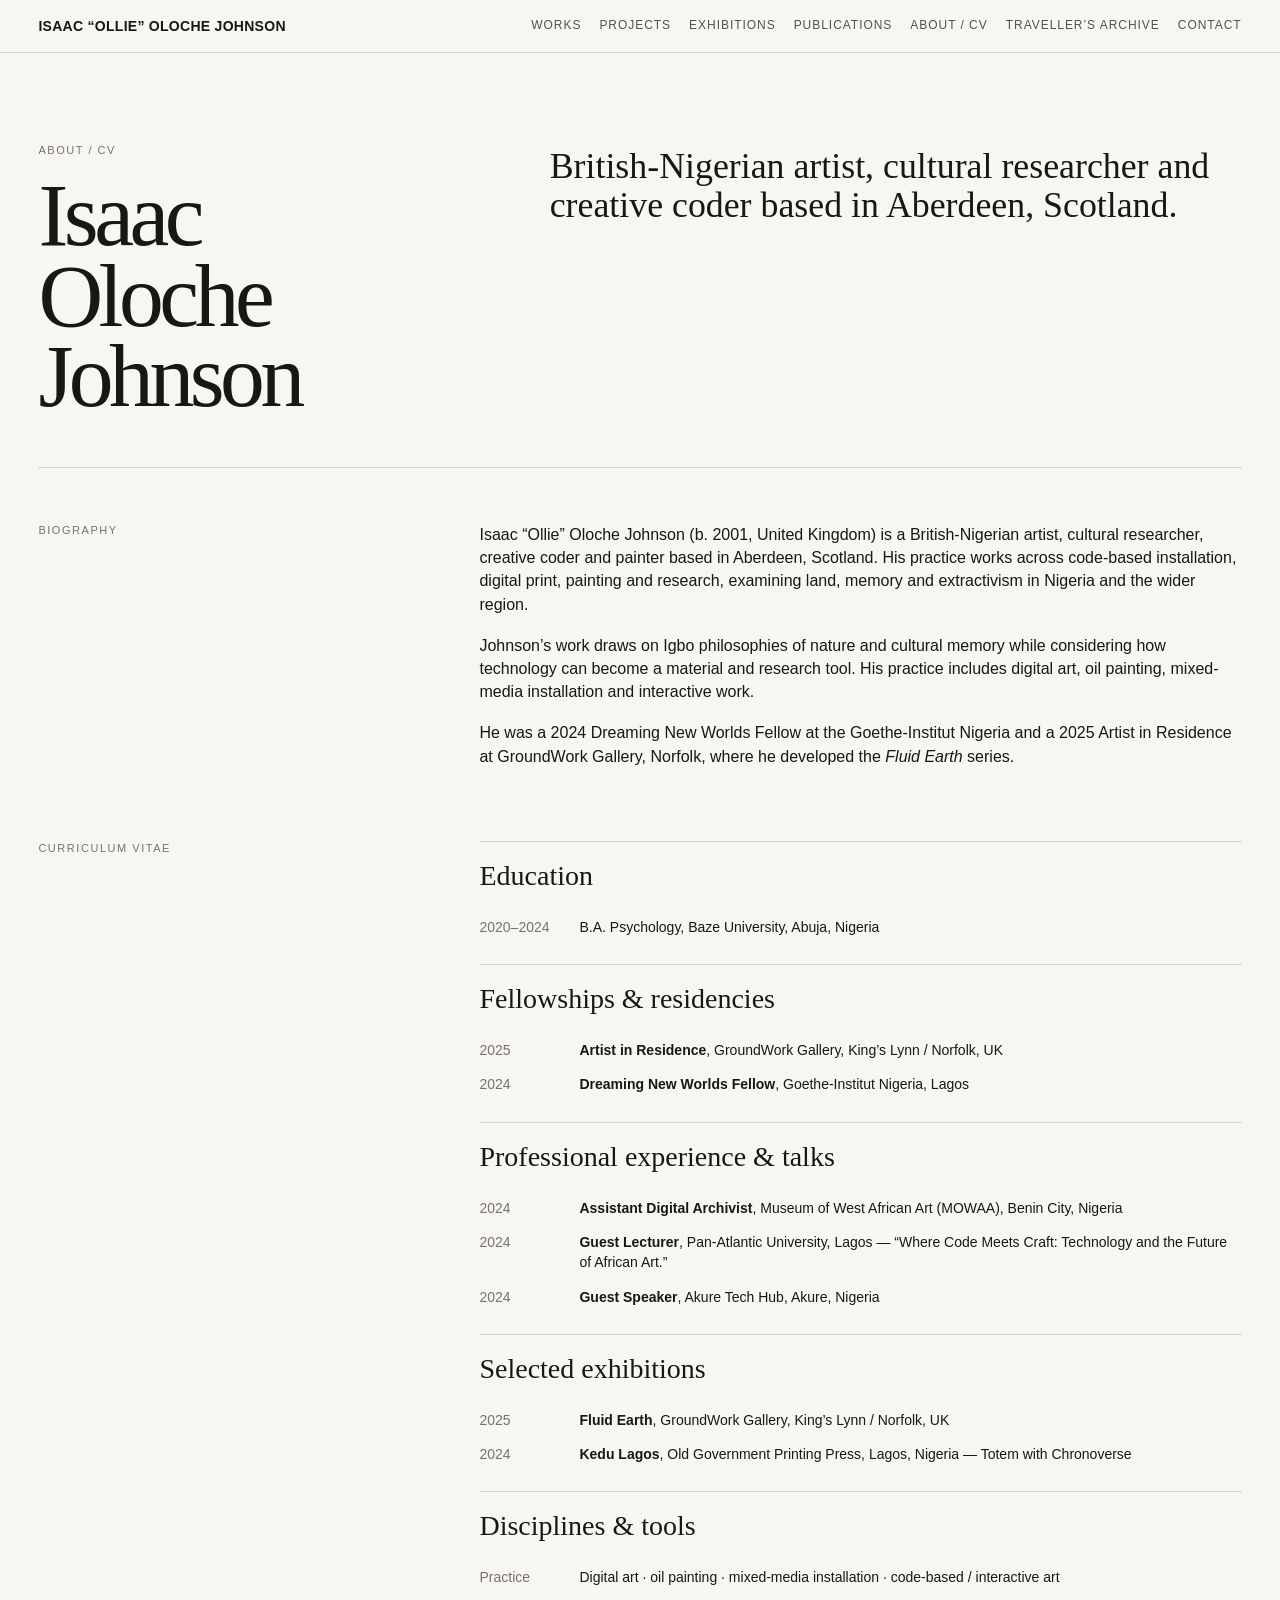
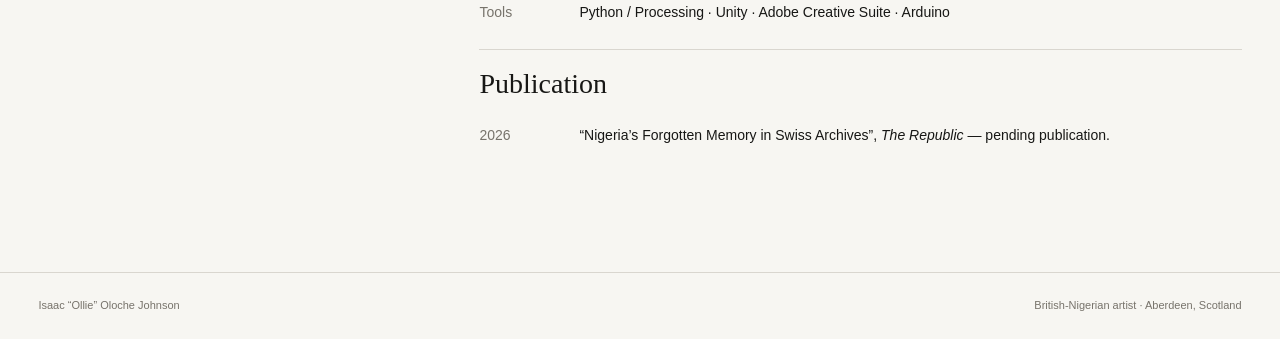
==== about.html @ 5d6c72b5 "Add files via upload" ====
<!doctype html>
<html lang="en"><head>
<meta charset="utf-8"><meta name="viewport" content="width=device-width,initial-scale=1">
<title>About / CV — Isaac “Ollie” Oloche Johnson</title>
<meta name="description" content="Biography and curriculum vitae of Isaac “Ollie” Oloche Johnson.">
<link rel="stylesheet" href="assets/css/site.css">
</head><body>
<header class="site-header"><nav class="nav">
<a class="brand" href="index.html">ISAAC “OLLIE” OLOCHE JOHNSON</a>
<div class="menu">
<a href="index.html">Works</a><a href="projects.html">Projects</a><a href="exhibitions.html">Exhibitions</a>
<a href="publications.html">Publications</a><a href="about.html">About / CV</a><a href="travellers-archive.html">Traveller’s Archive</a><a href="contact.html">Contact</a>
</div></nav></header><main><section class="page-hero"><div><p class="kicker">About / CV</p><h1>Isaac<br>Oloche<br>Johnson</h1></div>
<p class="lead">British-Nigerian artist, cultural researcher and creative coder based in Aberdeen, Scotland.</p></section>
<section class="cv-grid"><div><p class="kicker">Biography</p></div><div class="text">
<p>Isaac “Ollie” Oloche Johnson (b. 2001, United Kingdom) is a British-Nigerian artist, cultural researcher, creative coder and painter based in Aberdeen, Scotland. His practice works across code-based installation, digital print, painting and research, examining land, memory and extractivism in Nigeria and the wider region.</p>
<p>Johnson’s work draws on Igbo philosophies of nature and cultural memory while considering how technology can become a material and research tool. His practice includes digital art, oil painting, mixed-media installation and interactive work.</p>
<p>He was a 2024 Dreaming New Worlds Fellow at the Goethe-Institut Nigeria and a 2025 Artist in Residence at GroundWork Gallery, Norfolk, where he developed the <em>Fluid Earth</em> series.</p>
</div></section>
<section class="cv-grid"><div><p class="kicker">Curriculum vitae</p></div><div>
<div class="cv-section"><h2>Education</h2><div class="cv-row"><div class="year">2020–2024</div><div>B.A. Psychology, Baze University, Abuja, Nigeria</div></div></div>
<div class="cv-section"><h2>Fellowships & residencies</h2>
<div class="cv-row"><div class="year">2025</div><div><strong>Artist in Residence</strong>, GroundWork Gallery, King’s Lynn / Norfolk, UK</div></div>
<div class="cv-row"><div class="year">2024</div><div><strong>Dreaming New Worlds Fellow</strong>, Goethe-Institut Nigeria, Lagos</div></div></div>
<div class="cv-section"><h2>Professional experience & talks</h2>
<div class="cv-row"><div class="year">2024</div><div><strong>Assistant Digital Archivist</strong>, Museum of West African Art (MOWAA), Benin City, Nigeria</div></div>
<div class="cv-row"><div class="year">2024</div><div><strong>Guest Lecturer</strong>, Pan-Atlantic University, Lagos — “Where Code Meets Craft: Technology and the Future of African Art.”</div></div>
<div class="cv-row"><div class="year">2024</div><div><strong>Guest Speaker</strong>, Akure Tech Hub, Akure, Nigeria</div></div></div>
<div class="cv-section"><h2>Selected exhibitions</h2>
<div class="cv-row"><div class="year">2025</div><div><strong>Fluid Earth</strong>, GroundWork Gallery, King’s Lynn / Norfolk, UK</div></div>
<div class="cv-row"><div class="year">2024</div><div><strong>Kedu Lagos</strong>, Old Government Printing Press, Lagos, Nigeria — Totem with Chronoverse</div></div></div>
<div class="cv-section"><h2>Disciplines & tools</h2><div class="cv-row"><div class="year">Practice</div><div>Digital art · oil painting · mixed-media installation · code-based / interactive art</div></div><div class="cv-row"><div class="year">Tools</div><div>Python / Processing · Unity · Adobe Creative Suite · Arduino</div></div></div>
<div class="cv-section"><h2>Publication</h2><div class="cv-row"><div class="year">2026</div><div>“Nigeria’s Forgotten Memory in Swiss Archives”, <em>The Republic</em> — pending publication.</div></div></div>
</div></section></main><footer class="footer"><span>Isaac “Ollie” Oloche Johnson</span><span>British-Nigerian artist · Aberdeen, Scotland</span></footer>
<div class="lightbox"><button class="close" aria-label="Close">×</button><img alt=""></div>
<script src="assets/js/site.js"></script></body></html>
---- assets/css/site.css ----
:root{
  --bg:#f7f6f2; --paper:#fbfaf7; --ink:#171715; --muted:#77736b;
  --line:#d9d6cf; --accent:#9d160f; --max:1480px; --pad:clamp(18px,3vw,48px);
}
*{box-sizing:border-box}
html{scroll-behavior:smooth}
body{margin:0;background:var(--bg);color:var(--ink);font-family:Arial,Helvetica,sans-serif;line-height:1.45}
a{color:inherit;text-decoration:none}
img{display:block;max-width:100%}
.site-header{position:sticky;top:0;z-index:50;background:rgba(247,246,242,.94);backdrop-filter:blur(12px);border-bottom:1px solid var(--line)}
.nav{max-width:var(--max);margin:auto;padding:16px var(--pad);display:flex;align-items:center;justify-content:space-between;gap:24px}
.brand{font-size:14px;letter-spacing:.02em;font-weight:700;white-space:nowrap}
.menu{display:flex;flex-wrap:wrap;justify-content:flex-end;gap:18px;font-size:12px;text-transform:uppercase;letter-spacing:.08em}
.menu a{color:#55524c}.menu a:hover,.menu a.active{color:var(--ink)}
main{max-width:var(--max);margin:auto;padding:0 var(--pad) 100px}
.hero{min-height:72vh;display:grid;grid-template-columns:1.2fr .8fr;gap:8vw;align-items:end;padding:12vh 0 7vh}
.hero h1{font:400 clamp(54px,9vw,150px)/.88 Georgia,"Times New Roman",serif;letter-spacing:-.055em;margin:0}
.hero-note{max-width:430px;margin-bottom:8px;font-size:15px;color:#4f4c47}
.kicker{font-size:11px;text-transform:uppercase;letter-spacing:.14em;color:var(--muted);margin:0 0 16px}
.intro{display:grid;grid-template-columns:1fr 2fr;gap:40px;padding:36px 0;border-top:1px solid var(--line)}
.intro p{font:400 clamp(24px,3.2vw,48px)/1.05 Georgia,serif;letter-spacing:-.025em;margin:0;max-width:1000px}
.section-head{display:flex;justify-content:space-between;align-items:baseline;gap:20px;margin:100px 0 26px;border-bottom:1px solid var(--line);padding-bottom:12px}
.section-head h2{font:400 28px/1 Georgia,serif;margin:0}
.section-head span{font-size:11px;text-transform:uppercase;letter-spacing:.12em;color:var(--muted)}
.work-grid{display:grid;grid-template-columns:repeat(12,1fr);gap:32px 22px}
.work-card{grid-column:span 4}
.work-card.wide{grid-column:span 8}
.work-card.tall{grid-column:span 5}
.work-card img{width:100%;aspect-ratio:4/5;object-fit:cover;background:#e8e6df;transition:transform .6s cubic-bezier(.2,.7,.2,1)}
.work-card.wide img{aspect-ratio:16/10}.work-card.tall img{aspect-ratio:3/4}
.work-card a{display:block;overflow:hidden}.work-card:hover img{transform:scale(1.018)}
.meta{padding-top:10px;font-size:12px}.meta strong{font-weight:600}.meta .sub{color:var(--muted)}
.page-hero{padding:90px 0 50px;display:grid;grid-template-columns:1fr 1.5fr;gap:50px;border-bottom:1px solid var(--line)}
.page-hero h1{font:400 clamp(48px,7vw,105px)/.9 Georgia,serif;letter-spacing:-.05em;margin:0}
.page-hero .lead{font:400 clamp(22px,2.8vw,38px)/1.08 Georgia,serif;max-width:850px;margin:4px 0 0}
.project-intro{display:grid;grid-template-columns:1fr 2fr;gap:40px;padding:42px 0 20px}
.project-intro p{font-size:17px;max-width:760px;margin:0}
.project-gallery{display:grid;grid-template-columns:repeat(12,1fr);gap:20px;margin-top:45px}
.project-gallery figure{margin:0;grid-column:span 6}.project-gallery figure.large{grid-column:span 12}
.project-gallery img{width:100%;max-height:80vh;object-fit:cover}
figcaption{font-size:11px;color:var(--muted);padding:9px 0 20px}
.two-col{display:grid;grid-template-columns:1fr 2fr;gap:40px;padding-top:70px}
.two-col .text{max-width:760px}
.text p{font-size:16px;margin:0 0 18px}.text h3{font:400 25px/1.1 Georgia,serif;margin:35px 0 14px}
.timeline{border-top:1px solid var(--line)}
.timeline-item{display:grid;grid-template-columns:100px 1fr 1fr;gap:25px;padding:18px 0;border-bottom:1px solid var(--line);font-size:14px}
.timeline-item .year{font-weight:700}.timeline-item .place{color:var(--muted)}
.cv-grid{display:grid;grid-template-columns:1fr 2fr;gap:60px;padding-top:55px}
.cv-grid h2{font:400 28px/1 Georgia,serif;margin:0 0 20px}.cv-section{border-top:1px solid var(--line);padding:20px 0}.cv-row{display:grid;grid-template-columns:80px 1fr;gap:20px;padding:7px 0;font-size:14px}.cv-row .year{color:var(--muted)}
.press-list{border-top:1px solid var(--line)}.press{display:grid;grid-template-columns:100px 1fr auto;gap:25px;padding:22px 0;border-bottom:1px solid var(--line);align-items:start}.press small{color:var(--muted)}.press h3{font:400 22px/1.1 Georgia,serif;margin:0 0 6px}.press a{font-size:11px;text-transform:uppercase;letter-spacing:.1em}
.status{display:inline-flex;align-items:center;gap:8px;border:1px solid var(--line);padding:6px 9px;font-size:10px;text-transform:uppercase;letter-spacing:.1em;color:var(--muted)}
.status:before{content:"";width:6px;height:6px;border-radius:50%;background:currentColor}
.quote{margin:70px 0;padding:35px 0;border-top:1px solid var(--line);border-bottom:1px solid var(--line);font:400 clamp(25px,3vw,42px)/1.08 Georgia,serif;max-width:1050px}
.contact{min-height:68vh;display:grid;grid-template-columns:1fr 1fr;align-items:end;gap:50px;padding:90px 0}
.contact h1{font:400 clamp(58px,10vw,150px)/.84 Georgia,serif;letter-spacing:-.06em;margin:0}
.contact-info{font-size:15px}.contact-info p{margin:0 0 20px}.contact-info a{text-decoration:underline;text-decoration-thickness:1px;text-underline-offset:4px}
.footer{border-top:1px solid var(--line);padding:25px var(--pad);display:flex;justify-content:space-between;gap:20px;font-size:11px;color:var(--muted);max-width:100%}
.lightbox{position:fixed;inset:0;background:rgba(12,12,10,.94);display:none;align-items:center;justify-content:center;padding:30px;z-index:100}
.lightbox.open{display:flex}.lightbox img{max-width:94vw;max-height:90vh;object-fit:contain}.close{position:absolute;right:25px;top:18px;color:white;font-size:28px;background:none;border:0;cursor:pointer}
.reveal{opacity:0;transform:translateY(18px);transition:opacity .7s ease,transform .7s ease}.reveal.visible{opacity:1;transform:none}
@media(max-width:850px){
  .nav{align-items:flex-start}.menu{gap:10px 13px}
  .hero,.page-hero,.intro,.project-intro,.two-col,.cv-grid,.contact{grid-template-columns:1fr}
  .hero{min-height:62vh;padding-top:70px;gap:40px}.hero-note{max-width:600px}
  .work-card,.work-card.wide,.work-card.tall{grid-column:span 6}
  .project-gallery figure,.project-gallery figure.large{grid-column:span 12}
  .timeline-item{grid-template-columns:65px 1fr}.timeline-item .place{grid-column:2}
  .press{grid-template-columns:70px 1fr}.press>a{grid-column:2}
}
@media(max-width:560px){
  .menu{font-size:10px;max-width:250px}.brand{font-size:12px}
  main{padding-bottom:60px}.section-head{margin-top:70px}
  .work-card,.work-card.wide,.work-card.tall{grid-column:span 12}
  .footer{flex-direction:column}
}
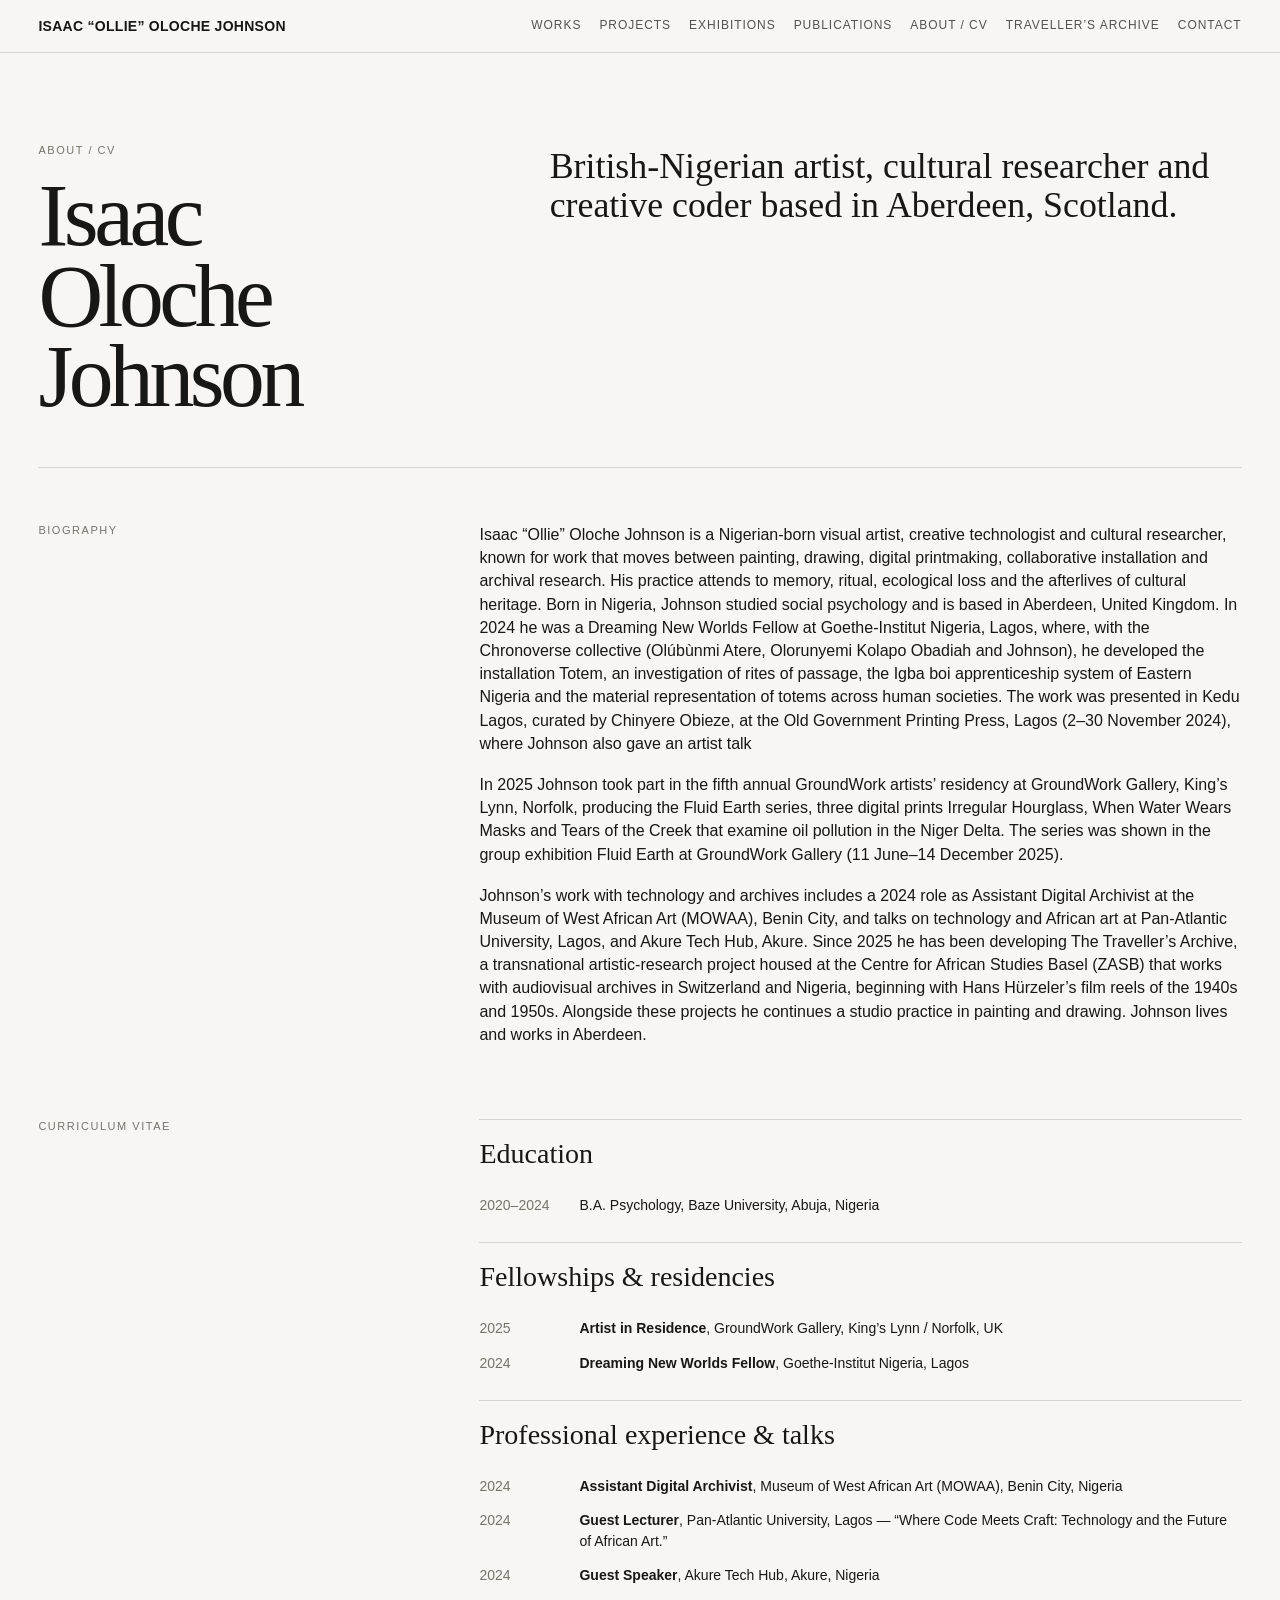
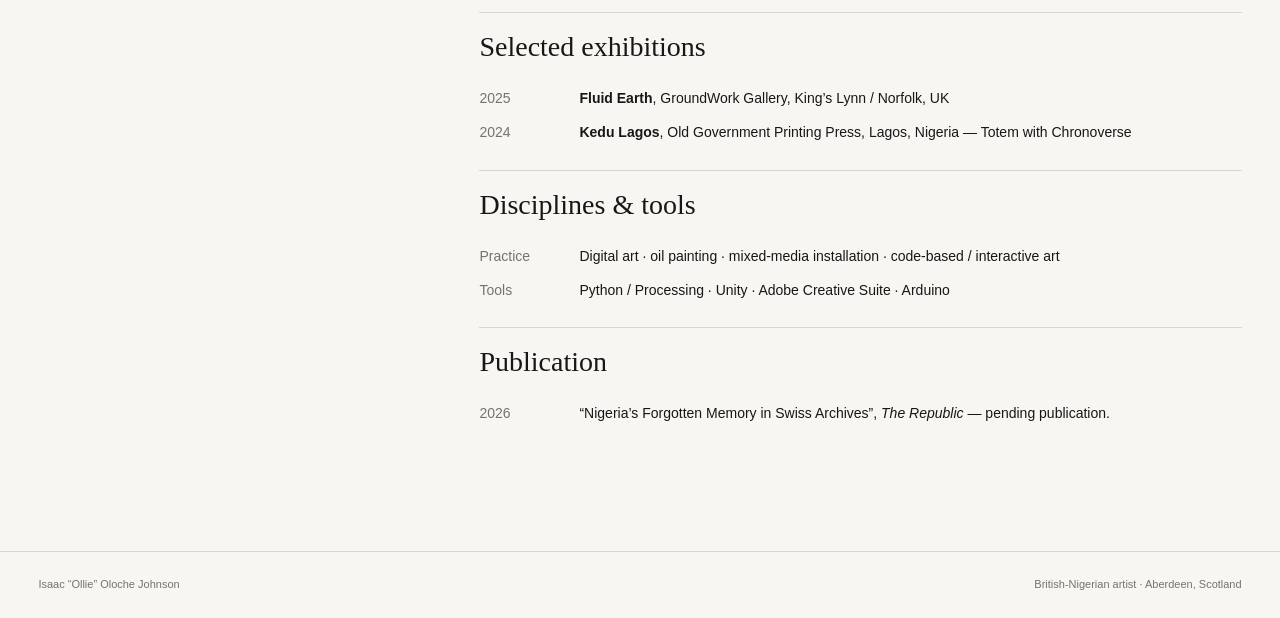
==== commit cc298f89: "Revise biography section in about.html Updated biography to reflect recent achievements and projects" ====
--- a/about.html
+++ b/about.html
@@ -13,9 +13,27 @@
 </div></nav></header><main><section class="page-hero"><div><p class="kicker">About / CV</p><h1>Isaac<br>Oloche<br>Johnson</h1></div>
 <p class="lead">British-Nigerian artist, cultural researcher and creative coder based in Aberdeen, Scotland.</p></section>
 <section class="cv-grid"><div><p class="kicker">Biography</p></div><div class="text">
-<p>Isaac “Ollie” Oloche Johnson (b. 2001, United Kingdom) is a British-Nigerian artist, cultural researcher, creative coder and painter based in Aberdeen, Scotland. His practice works across code-based installation, digital print, painting and research, examining land, memory and extractivism in Nigeria and the wider region.</p>
-<p>Johnson’s work draws on Igbo philosophies of nature and cultural memory while considering how technology can become a material and research tool. His practice includes digital art, oil painting, mixed-media installation and interactive work.</p>
-<p>He was a 2024 Dreaming New Worlds Fellow at the Goethe-Institut Nigeria and a 2025 Artist in Residence at GroundWork Gallery, Norfolk, where he developed the <em>Fluid Earth</em> series.</p>
+<p>Isaac “Ollie” Oloche Johnson is a Nigerian-born visual artist, creative technologist and cultural researcher,
+known for work that moves between painting, drawing, digital printmaking, collaborative installation and
+archival research. His practice attends to memory, ritual, ecological loss and the afterlives of cultural heritage.
+Born in Nigeria, Johnson studied social psychology and is based in Aberdeen, United Kingdom. In 2024 he was a
+Dreaming New Worlds Fellow at Goethe-Institut Nigeria, Lagos, where, with the Chronoverse collective
+(Olúbùnmi Atere, Olorunyemi Kolapo Obadiah and Johnson), he developed the installation Totem, an
+investigation of rites of passage, the Igba boi apprenticeship system of Eastern Nigeria and the material
+representation of totems across human societies. The work was presented in Kedu Lagos, curated by Chinyere
+Obieze, at the Old Government Printing Press, Lagos (2–30 November 2024), where Johnson also gave an artist
+talk</p>
+<p>In 2025 Johnson took part in the fifth annual GroundWork artists’ residency at GroundWork Gallery, King’s
+Lynn, Norfolk, producing the Fluid Earth series, three digital prints Irregular Hourglass, When Water Wears
+Masks and Tears of the Creek that examine oil pollution in the Niger Delta. The series was shown in the group
+exhibition Fluid Earth at GroundWork Gallery (11 June–14 December 2025).</p>
+<p>Johnson’s work with technology and archives includes a 2024 role as Assistant Digital Archivist at the Museum
+of West African Art (MOWAA), Benin City, and talks on technology and African art at Pan-Atlantic University,
+Lagos, and Akure Tech Hub, Akure. Since 2025 he has been developing The Traveller’s Archive, a transnational
+artistic-research project housed at the Centre for African Studies Basel (ZASB) that works with audiovisual
+archives in Switzerland and Nigeria, beginning with Hans Hürzeler’s film reels of the 1940s and 1950s.
+Alongside these projects he continues a studio practice in painting and drawing.
+Johnson lives and works in Aberdeen.</p>
 </div></section>
 <section class="cv-grid"><div><p class="kicker">Curriculum vitae</p></div><div>
 <div class="cv-section"><h2>Education</h2><div class="cv-row"><div class="year">2020–2024</div><div>B.A. Psychology, Baze University, Abuja, Nigeria</div></div></div>
@@ -33,4 +51,4 @@
 <div class="cv-section"><h2>Publication</h2><div class="cv-row"><div class="year">2026</div><div>“Nigeria’s Forgotten Memory in Swiss Archives”, <em>The Republic</em> — pending publication.</div></div></div>
 </div></section></main><footer class="footer"><span>Isaac “Ollie” Oloche Johnson</span><span>British-Nigerian artist · Aberdeen, Scotland</span></footer>
 <div class="lightbox"><button class="close" aria-label="Close">×</button><img alt=""></div>
-<script src="assets/js/site.js"></script></body></html>+<script src="assets/js/site.js"></script></body></html>
